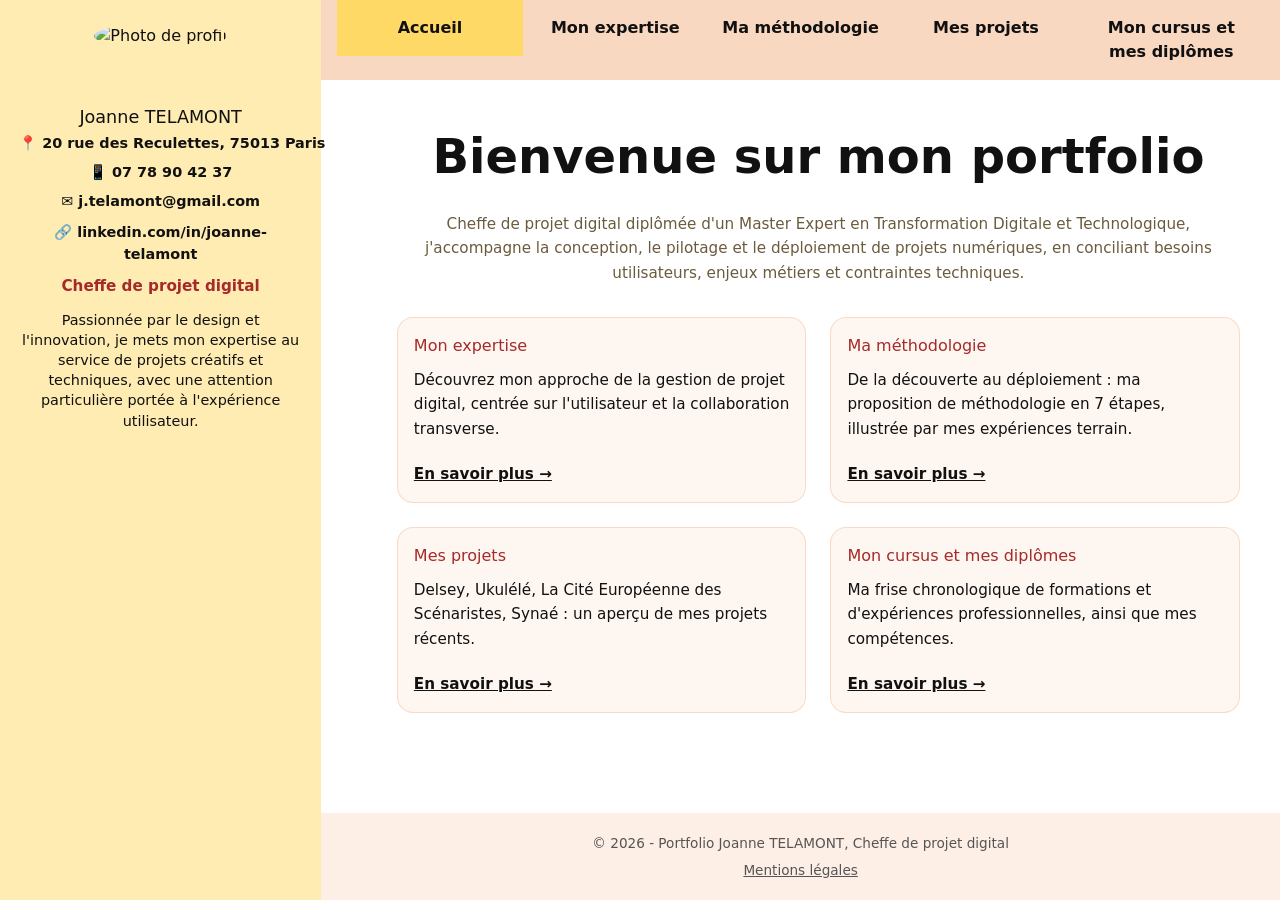
==== index.html @ 4d13b958 "Add files via upload" ====
<!DOCTYPE html>
<html lang="fr">
<head>
<meta charset="UTF-8">
<meta name="viewport" content="width=device-width, initial-scale=1.0">
<title>Portfolio - Joanne TELAMONT</title>
<link rel="stylesheet" href="style.css">
</head>
<body>

  <div class="page-wrapper">

    <!-- ===== Aside gauche ===== -->
    <aside class="sidebar">
      <img src="img/illustration-JT-7nov_ 2025.png" alt="Photo de profil">
      <h2>Joanne TELAMONT</h2>
      <div class="liens">
        <p>📍 20 rue des Reculettes, 75013 Paris</p>
        <p>📱 07 78 90 42 37</p>
        <a href="mailto:j.telamont@gmail.com">✉️ j.telamont@gmail.com</a>
        <a href="https://www.linkedin.com/in/joanne-telamont/" target="_blank" rel="noopener">🔗 linkedin.com/in/joanne-telamont</a>
      </div>
      <h3>Cheffe de projet digital</h3>
      <p>
        Passionnée par le design et l'innovation, je mets mon expertise
        au service de projets créatifs et techniques, avec une attention
        particulière portée à l'expérience utilisateur.
      </p>
    </aside>

    <!-- ===== Colonne de droite : navbar + contenu + footer ===== -->
    <div class="main-column">

      <!-- ===== Barre de navigation ===== -->
      <nav class="navbar">
        <ul>
          <li><a href="index.html" class="active">Accueil</a></li>
          <li><a href="mon-expertise.html">Mon expertise</a></li>
          <li><a href="ma-methodologie.html">Ma méthodologie</a></li>
          <li><a href="mes-projets.html">Mes projets</a></li>
          <li><a href="mon-cursus-et-mes-diplomes.html">Mon cursus et mes diplômes</a></li>
        </ul>
      </nav>

      <!-- ===== Contenu principal ===== -->
      <div class="wrapper">

        <h1>Bienvenue sur mon portfolio</h1>
        <p class="intro">
          Cheffe de projet digital diplômée d'un Master Expert en Transformation Digitale et Technologique,
          j'accompagne la conception, le pilotage et le déploiement de projets numériques,
          en conciliant besoins utilisateurs, enjeux métiers et contraintes techniques.
        </p>

        <section class="grid" style="grid-template-columns: repeat(2, 1fr);">

          <div class="block card">
            <h3>Mon expertise</h3>
            <p>Découvrez mon approche de la gestion de projet digital, centrée sur l'utilisateur et la collaboration transverse.</p>
            <a class="project-link" href="mon-expertise.html">En savoir plus →</a>
          </div>

          <div class="block card">
            <h3>Ma méthodologie</h3>
            <p>De la découverte au déploiement : ma proposition de méthodologie en 7 étapes, illustrée par mes expériences terrain.</p>
            <a class="project-link" href="ma-methodologie.html">En savoir plus →</a>
          </div>

          <div class="block card">
            <h3>Mes projets</h3>
            <p>Delsey, Ukulélé, La Cité Européenne des Scénaristes, Synaé : un aperçu de mes projets récents.</p>
            <a class="project-link" href="mes-projets.html">En savoir plus →</a>
          </div>

          <div class="block card">
            <h3>Mon cursus et mes diplômes</h3>
            <p>Ma frise chronologique de formations et d'expériences professionnelles, ainsi que mes compétences.</p>
            <a class="project-link" href="mon-cursus-et-mes-diplomes.html">En savoir plus →</a>
          </div>

        </section>

      </div>

      <!-- ===== Footer ===== -->
      <footer>
        <p>&copy; 2026 - Portfolio Joanne TELAMONT, Cheffe de projet digital</p>
        <a href="mentions-legales.html">Mentions légales</a>
      </footer>

    </div>
  </div>

  <!-- ===== Bouton retour en haut ===== -->
  <button id="backToTop" class="back-to-top" aria-label="Retour en haut de la page">↑</button>
  <script src="script.js"></script>

</body>
</html>
---- style.css ----
/* ==========================================================================
   PORTFOLIO — FEUILLE DE STYLE COMMUNE
   Variables et couleurs (harmonisées avec la nav F4B183 et l'aside FFD966)
   ========================================================================== */
:root {
  --nav-bg: rgba(244, 177, 131, 0.5);    /* F4B183 à 50% */
  --nav-active: rgba(255, 217, 102);     /* FFD966 */
  --aside-bg: rgba(255, 217, 102, 0.5);  /* FFD966 à 50% */
  --text-color: #111111;
  --text: #111111;
  --muted: #555555;
  --muted-warm: #6b5b3e;
  --card: rgba(244, 177, 131, 0.12);
  --border: rgba(244, 177, 131, 0.40);
  --tag: rgba(255, 217, 102, 0.45);
}

/* ==========================================================================
   Reset et base
   ========================================================================== */
* {
  box-sizing: border-box;
  margin: 0;
  padding: 0;
}

html, body {
  height: 100%;
}

body {
  font-family: system-ui, -apple-system, "Segoe UI", Roboto, Arial, sans-serif;
  color: var(--text-color);
  background-color: #ffffff;
  line-height: 1.5;
}

/* ==========================================================================
   Structure générale : aside pleine hauteur + colonne (navbar/contenu/footer)
   ========================================================================== */
.page-wrapper {
  display: flex;
  align-items: stretch;
  min-height: 100vh;
}

.main-column {
  flex: 1;
  display: flex;
  flex-direction: column;
  min-width: 0;
}

/* ==========================================================================
   Aside gauche
   ========================================================================== */
aside.sidebar {
  width: 8.5cm;
  flex: 0 0 8.5cm;
  background-color: var(--aside-bg);
  padding: 1.5rem 1.2rem;
  text-align: center;
}

aside.sidebar img {
  width: 100%;
  max-width: 150px;
  border-radius: 50%;
  margin-bottom: 1rem;
}

aside.sidebar h2 {
  font-size: 1.1rem;
  margin-bottom: 4px;
}

aside.sidebar h3 {
  font-size: 0.95rem;
  font-weight: 700;
  color: brown; /* comme les autres titres h3 du site */
  margin-bottom: 12px;
}

aside.sidebar p {
  font-size: 0.9rem;
  line-height: 1.4;
  margin-bottom: 1.5rem;
}

aside.sidebar .liens a {
  display: block;
  margin-bottom: 0.6rem;
  color: var(--text-color);
  text-decoration: none;
  font-weight: 600;
  font-size: 0.9rem;
}

aside.sidebar .liens a:hover {
  text-decoration: underline;
}

aside.sidebar .liens p {
  margin-bottom: 0.6rem;
  color: var(--text-color);
  font-weight: 600;
  font-size: 0.9rem;
  line-height: 1.3;
}

/* L'adresse postale tient sur une seule ligne */
aside.sidebar .liens p:first-of-type {
  white-space: nowrap;
}

/* ==========================================================================
   Barre de navigation : commence au bord de l'aside
   ========================================================================== */
nav.navbar {
  display: flex;
  align-items: center;
  background-color: var(--nav-bg);
  padding: 0 1rem;
  position: sticky;
  top: 0;
  z-index: 20;
  backdrop-filter: blur(2px);
}

nav.navbar ul {
  list-style: none;
  display: flex;
  margin: 0;
  padding: 0;
  width: 100%;
}

nav.navbar ul li {
  flex: 1;
  text-align: center;
}

nav.navbar ul li a {
  display: block;
  padding: 1rem 0.5rem;
  color: var(--text-color);
  text-decoration: none;
  font-weight: 600;
  transition: background-color 0.2s ease;
}

nav.navbar ul li a:hover {
  background-color: var(--nav-active);
}

nav.navbar ul li a.active {
  background-color: var(--nav-active);
}

/* ==========================================================================
   Fil d'Ariane
   ========================================================================== */
nav.breadcrumb {
  font-size: 0.9rem;
  margin-bottom: 1.5rem;
  color: var(--muted);
}

nav.breadcrumb a {
  color: var(--muted);
  text-decoration: none;
}

nav.breadcrumb a:hover {
  text-decoration: underline;
}

nav.breadcrumb span.separator {
  margin: 0 0.4rem;
}

/* ==========================================================================
   Conteneurs de contenu (les pages utilisent l'un des 3 schémas suivants)
   ========================================================================== */
/* Schéma A : Mon expertise, Mentions légales, Index -> .wrapper directement dans .main-column */
.main-column > .wrapper {
  flex: 1;
  max-width: 1200px;
  padding: 40px 40px 40px 2cm;
}

/* Schéma B : Mes projets -> .content (padding) contenant .wrapper (largeur max seulement) */
.content {
  flex: 1;
  padding: 40px 40px 40px 2cm;
}

.content > .wrapper {
  max-width: 1200px;
}

/* Schéma C : pages projets + cursus -> <main class="content"> directement */
main.content {
  flex: 1;
  padding: 1.5rem 2rem 3rem 2cm;
  max-width: 1100px;
}

/* ==========================================================================
   Typographie commune
   ========================================================================== */
h1 {
  font-size: 3rem;
  margin-bottom: 20px;
  text-align: center;
}

h2 {
  font-size: 1.5rem;
  margin-top: 2.5rem;
  margin-bottom: 30px;
  font-weight: normal;
}

h1 + h2,
.hero + h2 {
  margin-top: 30px;
}

h3 {
  font-size: 1.2rem;
  margin-bottom: 8px;
  font-weight: lighter;
  color: brown;
}

h3.section-title {
  margin-top: 2.5rem;
  margin-bottom: 1rem;
}

section h3 {
  margin-top: 2.5rem;
}

section h3:first-of-type {
  margin-top: 0;
}

p {
  font-size: 0.95rem;
  margin-bottom: 16px;
  line-height: 1.6;
}

.intro {
  max-width: 800px;
  margin: 0 auto 2rem;
  text-align: center;
  color: var(--muted-warm);
}

/* Liste de points clés */
.feature-list {
  list-style: disc;
  margin: 0 0 16px 1.2rem;
}

.feature-list li {
  font-size: 0.95rem;
  line-height: 1.6;
  margin-bottom: 6px;
}

/* ==========================================================================
   Blocs image / texte (pages projets : Delsey, Ukulélé, Synaé, CEDS...)
   ========================================================================== */
.row {
  display: flex;
  align-items: center;
  gap: 2rem;
  margin-bottom: 2rem;
}

.row.reverse {
  flex-direction: row-reverse;
}

.row-image {
  width: 45%;
  flex: 0 0 45%;
}

.row-image img {
  width: 100% !important;
  height: auto !important;
  border-radius: 6px;
  display: block;
}

.row-text {
  width: 55%;
  flex: 1;
}

.row-text p,
.row-text .feature-list {
  margin-bottom: 8px;
}

.row-double {
  margin-bottom: 2rem;
}

.row-double .images-duo {
  display: flex;
  align-items: flex-start;
  gap: 2cm;
  margin-bottom: 1rem;
}

.row-double .images-duo img {
  width: calc(50% - 1cm) !important;
  height: auto !important;
  border-radius: 6px;
  display: block;
}

.row-triple {
  margin-bottom: 2rem;
}

.row-triple .images-trio {
  display: flex;
  gap: 1cm;
  margin-bottom: 1rem;
  align-items: flex-start;
}

.row-triple .images-trio img {
  width: calc((100% - 2cm) / 3);
  height: 280px;
  border-radius: 6px;
  object-fit: contain;
  background: rgba(244, 177, 131, 0.06);
  border: 1px solid rgba(244, 177, 131, 0.25);
  display: block;
}

/* ==========================================================================
   Grille de projets (Mes projets, Index)
   ========================================================================== */
.grid {
  display: grid;
  grid-template-columns: repeat(4, 1fr);
  gap: 24px;
  margin-bottom: 60px;
}

.grid:last-child {
  margin-bottom: 0;
}

.block h3 {
  font-size: 1.2rem;
  margin-bottom: 16px;
  color: brown;
  font-weight: lighter;
}

.block h4 {
  font-size: 1rem;
  margin: 18px 0 10px;
}

.img {
  height: 160px;
  background: #e5e5e5;
  margin-bottom: 12px;
}

.block .project-link {
  display: inline-block;
  margin-top: 6px;
  font-size: 0.95rem;
  font-weight: 600;
  color: #111;
  text-decoration: underline;
}

.block .project-link:hover {
  color: #7a5b28;
}

/* ==========================================================================
   Ma méthodologie : hero, cartes, pastilles, timeline d'étapes, tableau
   ========================================================================== */
.hero {
  background: linear-gradient(135deg, rgba(244, 177, 131, .35), rgba(255, 217, 102, .20) 55%, transparent 85%);
  border: 1px solid var(--border);
  border-radius: 18px;
  padding: 22px 20px;
  margin-bottom: 18px;
}

.hero p {
  margin: 0;
  color: var(--muted-warm);
}

.card {
  background: var(--card);
  border: 1px solid var(--border);
  border-radius: 16px;
  padding: 16px;
}

.card h3 {
  margin: 0 0 10px;
  font-size: 16px;
  color: brown;
}

.desc {
  color: var(--muted-warm);
}

.pill-list {
  margin: 10px 0 0;
  padding: 0;
  list-style: none;
  display: flex;
  flex-wrap: wrap;
  gap: 10px;
}

.pill {
  font-size: 13px;
  padding: 7px 10px;
  border-radius: 999px;
  background: var(--tag);
  border: 1px solid rgba(224, 169, 92, .45);
  color: var(--text-color);
}

.split {
  display: grid;
  grid-template-columns: 1fr;
  gap: 14px;
  align-items: start;
}

@media (min-width: 920px) {
  .split {
    grid-template-columns: 1.1fr .9fr;
  }
}

@media (min-width: 860px) {
  .grid.methodologie-grid {
    grid-template-columns: 1fr 1fr;
  }
}

/* Timeline d'étapes (Ma méthodologie) */
.timeline {
  display: flex;
  flex-direction: column;
  gap: 14px;
}

.step {
  display: grid;
  grid-template-columns: 46px 1fr;
  gap: 14px;
  padding: 14px;
  border-radius: 16px;
  background: rgba(244, 177, 131, .10);
  border: 1px solid rgba(244, 177, 131, .30);
}

.step .icon {
  width: 46px;
  height: 46px;
  display: flex;
  align-items: center;
  justify-content: center;
  border-radius: 14px;
  background: rgba(255, 217, 102, .35);
  border: 1px solid rgba(244, 177, 131, .30);
  font-size: 20px;
}

.step h4 {
  margin: 0 0 6px;
  font-size: 16px;
  color: var(--text-color);
}

.mini-list {
  margin: 0;
  padding: 0;
  list-style: none;
  display: flex;
  flex-wrap: wrap;
  gap: 8px 10px;
}

.mini-list li {
  font-size: 13px;
  padding: 6px 10px;
  border-radius: 999px;
  background: rgba(255, 217, 102, .25);
  border: 1px solid rgba(244, 177, 131, .30);
  color: var(--text-color);
}

.down {
  text-align: center;
  color: var(--text-color);
  opacity: .6;
  font-size: 16px;
  user-select: none;
}

table {
  width: 100%;
  border-collapse: collapse;
  overflow: hidden;
  border-radius: 16px;
  border: 1px solid var(--border);
  background: rgba(244, 177, 131, .05);
}

th, td {
  padding: 12px;
  border-bottom: 1px solid rgba(244, 177, 131, .25);
  vertical-align: top;
  text-align: left;
  color: var(--text-color);
}

th {
  font-weight: 600;
  background: rgba(255, 217, 102, .30);
}

tr:last-child td {
  border-bottom: none;
}

.bold {
  font-weight: 700;
}

.note {
  margin-top: 12px;
  color: var(--muted-warm);
  font-size: 13px;
}

/* ==========================================================================
   Mon cursus et mes diplômes : frise chronologique, compétences, langues
   ========================================================================== */
/* Frise verticale (Mon cursus et mes diplômes) */
.timeline-item {
  position: relative;
  margin-left: 12px;
  padding-left: 32px;
  margin-bottom: 2.2rem;
}

.timeline-item:last-child {
  margin-bottom: 0;
}

/* Le point de la frise */
.timeline-item::before {
  content: '';
  position: absolute;
  left: -8px;
  top: 6px;
  width: 16px;
  height: 16px;
  border-radius: 50%;
  background: #e0a95c;
  border: 3px solid #ffffff;
  box-shadow: 0 0 0 2px rgba(244, 177, 131, 0.5);
  z-index: 1;
}

/* La barre qui relie ce point au point suivant */
.timeline-item::after {
  content: '';
  position: absolute;
  left: -1px;
  top: 6px;
  width: 3px;
  height: calc(100% + 2.2rem);
  background: rgba(244, 177, 131, 0.45);
  z-index: 0;
}

.timeline-item:last-child::after {
  display: none;
}

.timeline-date {
  display: inline-block;
  font-weight: 700;
  font-size: 0.85rem;
  color: var(--muted-warm);
  background: var(--tag);
  border-radius: 999px;
  padding: 4px 12px;
  margin-bottom: 10px;
}

.type-badge {
  display: inline-block;
  font-size: 0.8rem;
  font-weight: 600;
  color: var(--muted-warm);
  margin-bottom: 10px;
  margin-left: 8px;
}

.timeline-card {
  display: flex;
  gap: 20px;
  align-items: flex-start;
  background: var(--card);
  border: 1px solid var(--border);
  border-radius: 16px;
  padding: 18px;
}

.timeline-card .diploma-img {
  flex: 0 0 160px;
  width: 160px;
  height: 110px;
  border-radius: 10px;
  background: repeating-linear-gradient(
    45deg,
    rgba(244, 177, 131, 0.15),
    rgba(244, 177, 131, 0.15) 10px,
    rgba(255, 217, 102, 0.15) 10px,
    rgba(255, 217, 102, 0.15) 20px
  );
  border: 1px dashed rgba(244, 177, 131, 0.6);
  display: flex;
  align-items: center;
  justify-content: center;
  text-align: center;
  font-size: 0.75rem;
  color: var(--muted-warm);
  padding: 8px;
  object-fit: cover;
}

.timeline-text {
  flex: 1;
}

.timeline-text .school {
  font-weight: 600;
  margin-bottom: 6px;
}

.timeline-text p {
  color: var(--muted-warm);
  margin-bottom: 0;
}

.timeline-card.text-only .timeline-text .feature-list {
  margin: 8px 0 0 1.1rem;
}

.timeline-card.text-only .timeline-text .feature-list li {
  color: var(--muted-warm);
  font-size: 0.9rem;
  line-height: 1.6;
  margin-bottom: 4px;
}

.skills-grid {
  display: grid;
  grid-template-columns: 1fr;
  gap: 16px;
}

@media (min-width: 700px) {
  .skills-grid {
    grid-template-columns: 1fr 1fr;
  }
}

.lang-list {
  list-style: none;
  display: flex;
  flex-wrap: wrap;
  gap: 12px;
}

.lang-list li {
  background: var(--tag);
  border: 1px solid rgba(224, 169, 92, 0.45);
  border-radius: 999px;
  padding: 8px 16px;
  font-size: 0.9rem;
  font-weight: 600;
}

/* ==========================================================================
   Footer : en bas de la page sur tout le site
   ========================================================================== */
footer {
  background-color: rgba(244, 177, 131, 0.2);
  padding: 1.2rem 2cm;
  text-align: center;
  font-size: 0.85rem;
  color: var(--muted);
}

footer p {
  margin-bottom: 6px;
  font-size: 0.85rem;
}

footer a {
  color: var(--muted);
}

/* ==========================================================================
   Responsive
   ========================================================================== */
@media (max-width: 900px) {
  nav.navbar ul {
    flex-wrap: wrap;
  }
}

@media (max-width: 700px) {
  .page-wrapper {
    flex-direction: column;
  }

  aside.sidebar {
    width: 100%;
    flex: none;
  }

  aside.sidebar .liens p:first-of-type {
    white-space: normal;
  }

  .main-column > .wrapper,
  .content,
  main.content {
    padding: 24px 20px;
  }

  h1 {
    font-size: 2rem;
  }

  .row,
  .row.reverse {
    flex-direction: column;
  }

  .row-image,
  .row-text {
    width: 100%;
    flex: none;
  }

  .row-double .images-duo,
  .row-triple .images-trio {
    flex-direction: column;
    gap: 1rem;
  }

  .row-double .images-duo img,
  .row-triple .images-trio img {
    width: 100%;
  }

  .row-triple .images-trio img {
    height: 220px;
  }

  .grid {
    grid-template-columns: repeat(2, 1fr);
  }

  .timeline-item {
    margin-left: 4px;
    padding-left: 24px;
  }

  .timeline-item::before {
    left: -8px;
  }

  .timeline-item::after {
    left: -1px;
  }

  .timeline-card {
    flex-direction: column;
  }

  .timeline-card .diploma-img {
    width: 100%;
    flex: none;
  }
}

@media (max-width: 600px) {
  .grid {
    grid-template-columns: 1fr;
  }
}

/* ==========================================================================
   Bouton "Retour en haut"
   ========================================================================== */
.back-to-top {
  position: fixed;
  right: 24px;
  bottom: 24px;
  width: 48px;
  height: 48px;
  border-radius: 50%;
  background: var(--nav-active);
  color: var(--text-color);
  border: none;
  font-size: 1.3rem;
  line-height: 1;
  cursor: pointer;
  display: flex;
  align-items: center;
  justify-content: center;
  box-shadow: 0 2px 10px rgba(0, 0, 0, 0.2);
  opacity: 0;
  visibility: hidden;
  transform: translateY(10px);
  transition: opacity 0.25s ease, transform 0.25s ease, visibility 0.25s, background-color 0.2s ease;
  z-index: 50;
}

.back-to-top.visible {
  opacity: 1;
  visibility: visible;
  transform: translateY(0);
}

.back-to-top:hover {
  background: var(--nav-bg);
}

@media (max-width: 700px) {
  .back-to-top {
    right: 16px;
    bottom: 16px;
    width: 42px;
    height: 42px;
  }
}

/* ==========================================================================
   Roadmap projet (frise horizontale par phase, ex. planning Delsey)
   ========================================================================== */
.roadmap {
  margin: 1.5rem 0 2rem;
  overflow-x: auto;
}

.roadmap-scale {
  position: relative;
  height: 20px;
  min-width: 700px;
  margin-left: 232px;
  margin-bottom: 12px;
  padding-bottom: 8px;
  border-bottom: 2px solid rgba(244, 177, 131, 0.35);
}

.roadmap-scale span {
  position: absolute;
  top: 0;
  transform: translateX(-50%);
  font-size: 0.7rem;
  font-weight: 600;
  color: var(--muted-warm);
  white-space: nowrap;
}

.roadmap-scale span:first-child {
  transform: translateX(0);
}

.roadmap-scale span:last-child {
  transform: translateX(-100%);
}

.roadmap-row {
  display: flex;
  align-items: center;
  gap: 12px;
  min-width: 700px;
  margin-bottom: 10px;
}

.roadmap-row .roadmap-label {
  flex: 0 0 220px;
  font-size: 0.8rem;
  line-height: 1.3;
  font-weight: 600;
  color: var(--text-color);
}

.roadmap-row .roadmap-track {
  position: relative;
  flex: 1;
  height: 26px;
  background: rgba(244, 177, 131, 0.08);
  border-radius: 999px;
}

.roadmap-row .roadmap-bar {
  position: absolute;
  top: 0;
  bottom: 0;
  border-radius: 999px;
  display: flex;
  align-items: center;
  padding: 0 10px;
  font-size: 0.7rem;
  font-weight: 600;
  color: #ffffff;
  white-space: nowrap;
  overflow: hidden;
}

.roadmap-legend {
  display: flex;
  flex-wrap: wrap;
  gap: 8px 18px;
  margin-top: 1rem;
  font-size: 0.8rem;
  color: var(--muted-warm);
}

.roadmap-legend span {
  display: inline-flex;
  align-items: center;
  gap: 6px;
}

.roadmap-legend .dot {
  width: 10px;
  height: 10px;
  border-radius: 50%;
  display: inline-block;
}

@media (max-width: 700px) {
  .roadmap-row .roadmap-label {
    flex-basis: 150px;
    font-size: 0.72rem;
  }
}
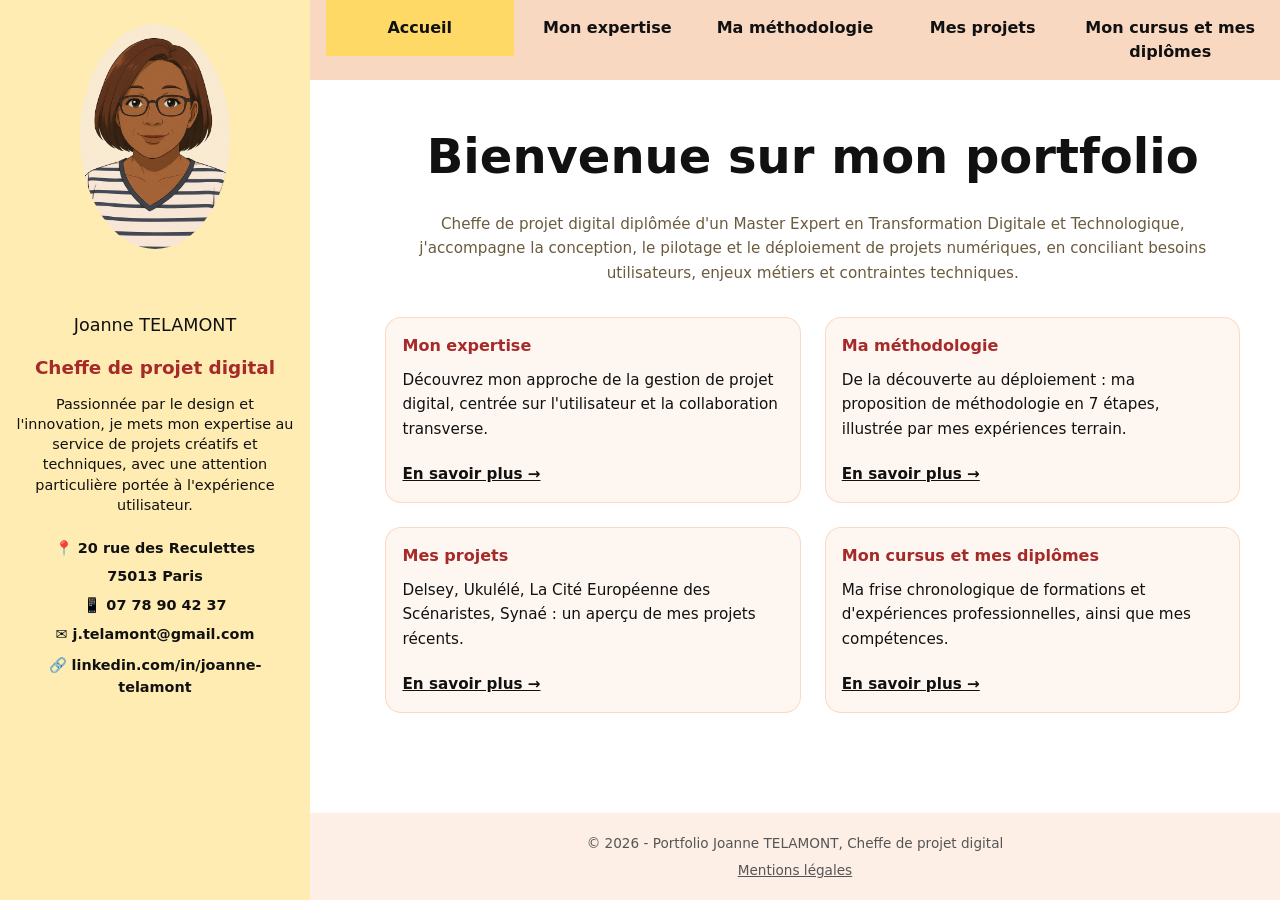
==== commit 97b8f1f5: "Add files via upload" ====
--- a/index.html
+++ b/index.html
@@ -12,20 +12,25 @@
 
     <!-- ===== Aside gauche ===== -->
     <aside class="sidebar">
+      <div class="sidebar-inner">
       <img src="img/illustration-JT-7nov_ 2025.png" alt="Photo de profil">
       <h2>Joanne TELAMONT</h2>
-      <div class="liens">
-        <p>📍 20 rue des Reculettes, 75013 Paris</p>
-        <p>📱 07 78 90 42 37</p>
-        <a href="mailto:j.telamont@gmail.com">✉️ j.telamont@gmail.com</a>
-        <a href="https://www.linkedin.com/in/joanne-telamont/" target="_blank" rel="noopener">🔗 linkedin.com/in/joanne-telamont</a>
-      </div>
-      <h3>Cheffe de projet digital</h3>
+      
+        <h3>Cheffe de projet digital</h3>
       <p>
         Passionnée par le design et l'innovation, je mets mon expertise
         au service de projets créatifs et techniques, avec une attention
         particulière portée à l'expérience utilisateur.
       </p>
+
+      <div class="liens">
+        <p>📍 20 rue des Reculettes</p> 
+        <p>75013 Paris</p>
+        <p>📱 07 78 90 42 37</p>
+        <a href="mailto:j.telamont@gmail.com">✉️ j.telamont@gmail.com</a>
+        <a href="https://www.linkedin.com/in/joanne-telamont/" target="_blank" rel="noopener">🔗 linkedin.com/in/joanne-telamont</a>
+       </div>
+      </div>
     </aside>
 
     <!-- ===== Colonne de droite : navbar + contenu + footer ===== -->
--- a/style.css
+++ b/style.css
@@ -55,11 +55,20 @@
    Aside gauche
    ========================================================================== */
 aside.sidebar {
-  width: 8.5cm;
-  flex: 0 0 8.5cm;
+  width: 8.2cm;
+  flex: 0 0 8.2cm;
   background-color: var(--aside-bg);
-  padding: 1.5rem 1.2rem;
   text-align: center;
+}
+
+/* Le contenu de l'aside (photo, nom, liens...) suit le lecteur pendant
+   le défilement, tandis que le fond coloré (aside.sidebar) reste pleine
+   hauteur derrière lui. Nécessite d'envelopper le contenu HTML existant
+   de l'aside dans <div class="sidebar-inner">...</div> */
+.sidebar-inner {
+  position: sticky;
+  top: 0;
+  padding: 1.5rem 1rem;
 }
 
 aside.sidebar img {
@@ -71,11 +80,11 @@
 
 aside.sidebar h2 {
   font-size: 1.1rem;
-  margin-bottom: 4px;
+  margin-bottom: 16px;
 }
 
 aside.sidebar h3 {
-  font-size: 0.95rem;
+  font-size: 1.15rem;
   font-weight: 700;
   color: brown; /* comme les autres titres h3 du site */
   margin-bottom: 12px;
@@ -230,13 +239,14 @@
 h3 {
   font-size: 1.2rem;
   margin-bottom: 8px;
-  font-weight: lighter;
+  font-weight: 700;
   color: brown;
 }
 
 h3.section-title {
   margin-top: 2.5rem;
   margin-bottom: 1rem;
+  scroll-margin-top: 90px; /* évite que la navbar sticky ne cache le titre visé par une ancre */
 }
 
 section h3 {
@@ -270,6 +280,52 @@
   font-size: 0.95rem;
   line-height: 1.6;
   margin-bottom: 6px;
+}
+
+/* ==========================================================================
+   Sommaire ancré (table des matières des h3 "section-title")
+   ========================================================================== */
+.page-toc {
+  background: var(--card);
+  border: 1px solid var(--border);
+  border-radius: 16px;
+  padding: 16px 20px;
+  margin: 1.5rem 0 2rem;
+}
+
+.page-toc .toc-title {
+  font-size: 0.8rem;
+  text-transform: uppercase;
+  letter-spacing: 0.04em;
+  color: var(--muted-warm);
+  font-weight: 700;
+  margin-bottom: 10px;
+}
+
+.page-toc ul {
+  list-style: none;
+  display: flex;
+  flex-wrap: wrap;
+  gap: 8px;
+  margin: 0;
+  padding: 0;
+}
+
+.page-toc a {
+  display: inline-block;
+  padding: 6px 12px;
+  border-radius: 999px;
+  background: var(--tag);
+  border: 1px solid rgba(224, 169, 92, .45);
+  color: var(--text-color);
+  text-decoration: none;
+  font-size: 0.85rem;
+  font-weight: 600;
+  transition: background-color 0.2s ease;
+}
+
+.page-toc a:hover {
+  background: var(--nav-active);
 }
 
 /* ==========================================================================
@@ -365,7 +421,7 @@
   font-size: 1.2rem;
   margin-bottom: 16px;
   color: brown;
-  font-weight: lighter;
+  font-weight: 700;
 }
 
 .block h4 {
@@ -750,6 +806,10 @@
     flex: none;
   }
 
+  .sidebar-inner {
+    position: static;
+  }
+
   aside.sidebar .liens p:first-of-type {
     white-space: normal;
   }
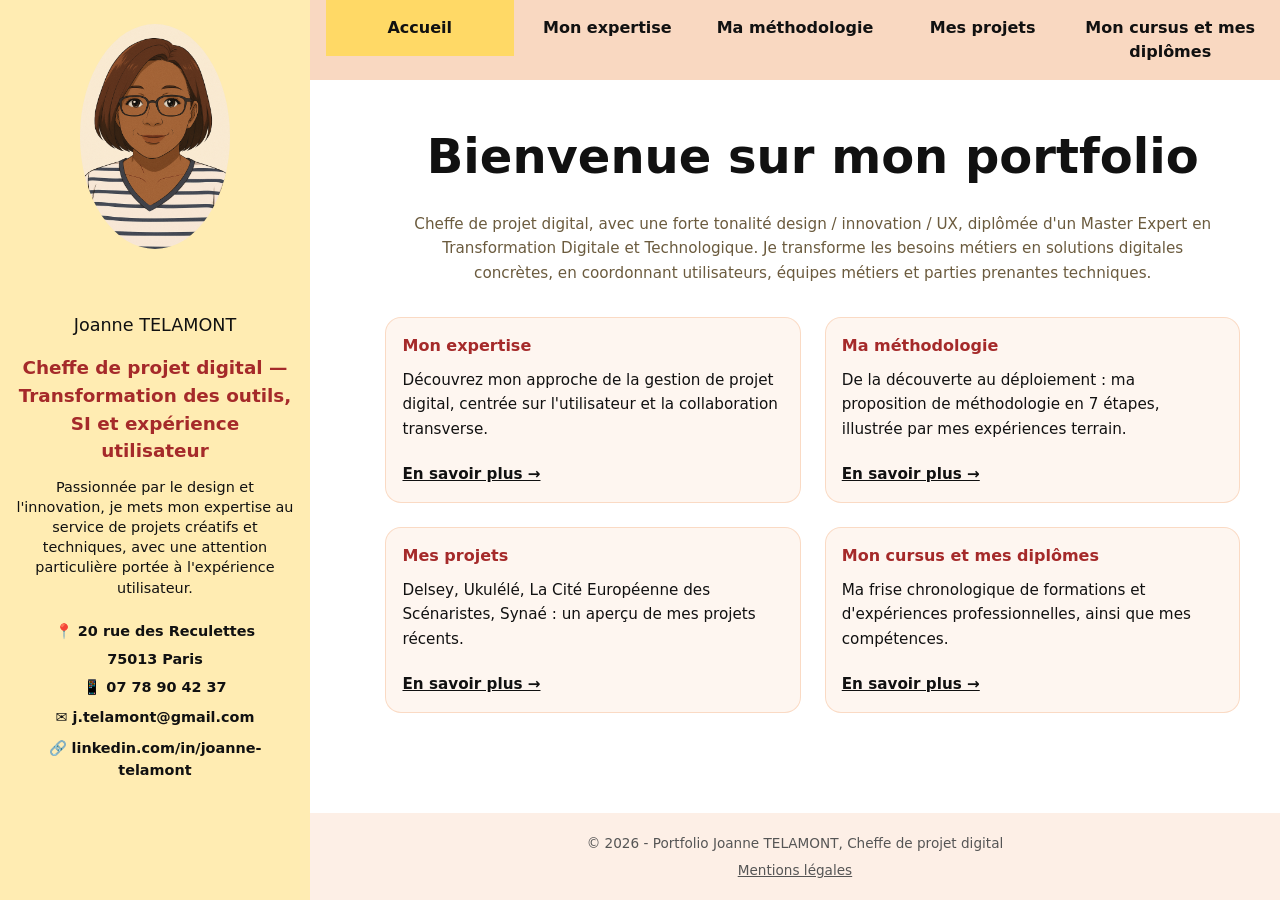
==== commit 42542d0e: "Add files via upload" ====
--- a/index.html
+++ b/index.html
@@ -16,7 +16,7 @@
       <img src="img/illustration-JT-7nov_ 2025.png" alt="Photo de profil">
       <h2>Joanne TELAMONT</h2>
       
-        <h3>Cheffe de projet digital</h3>
+        <h3>Cheffe de projet digital — Transformation des outils, SI et expérience utilisateur</h3>
       <p>
         Passionnée par le design et l'innovation, je mets mon expertise
         au service de projets créatifs et techniques, avec une attention
@@ -52,9 +52,8 @@
 
         <h1>Bienvenue sur mon portfolio</h1>
         <p class="intro">
-          Cheffe de projet digital diplômée d'un Master Expert en Transformation Digitale et Technologique,
-          j'accompagne la conception, le pilotage et le déploiement de projets numériques,
-          en conciliant besoins utilisateurs, enjeux métiers et contraintes techniques.
+          Cheffe de projet digital, avec une forte tonalité design / innovation / UX, diplômée d'un Master Expert en Transformation Digitale et Technologique.
+          Je transforme les besoins métiers en solutions digitales concrètes, en coordonnant utilisateurs, équipes métiers et parties prenantes techniques.
         </p>
 
         <section class="grid" style="grid-template-columns: repeat(2, 1fr);">
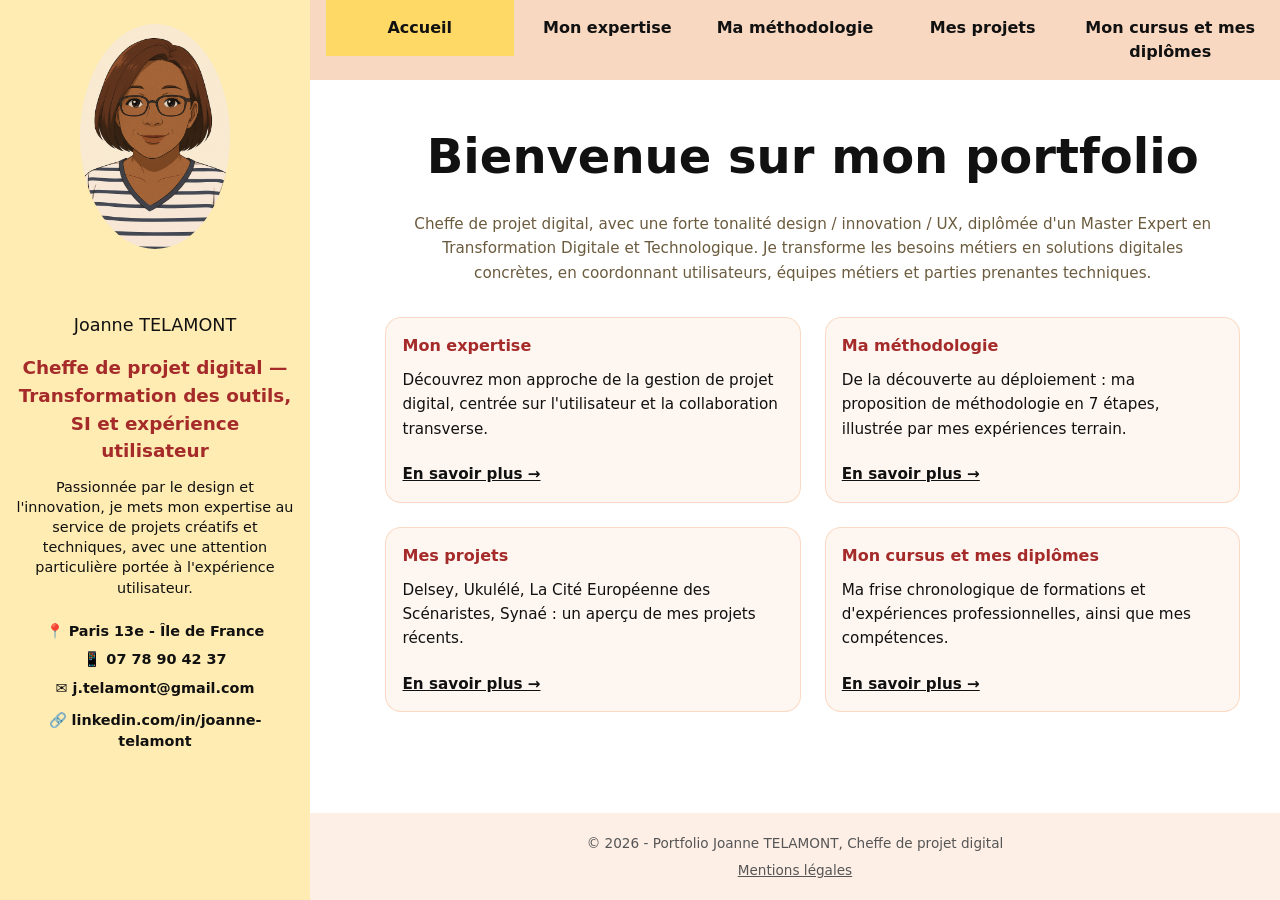
==== commit d6de543e: "Update index.html" ====
--- a/index.html
+++ b/index.html
@@ -24,8 +24,7 @@
       </p>
 
       <div class="liens">
-        <p>📍 20 rue des Reculettes</p> 
-        <p>75013 Paris</p>
+        <p>📍 Paris 13e - Île de France</p>
         <p>📱 07 78 90 42 37</p>
         <a href="mailto:j.telamont@gmail.com">✉️ j.telamont@gmail.com</a>
         <a href="https://www.linkedin.com/in/joanne-telamont/" target="_blank" rel="noopener">🔗 linkedin.com/in/joanne-telamont</a>
--- a/style.css
+++ b/style.css
@@ -422,6 +422,16 @@
   margin-bottom: 16px;
   color: brown;
   font-weight: 700;
+}
+
+/* Aligne les images entre elles quand les textes ont des longueurs différentes */
+.grid .block {
+  display: flex;
+  flex-direction: column;
+}
+
+.grid .block > p {
+  flex: 1;
 }
 
 .block h4 {
